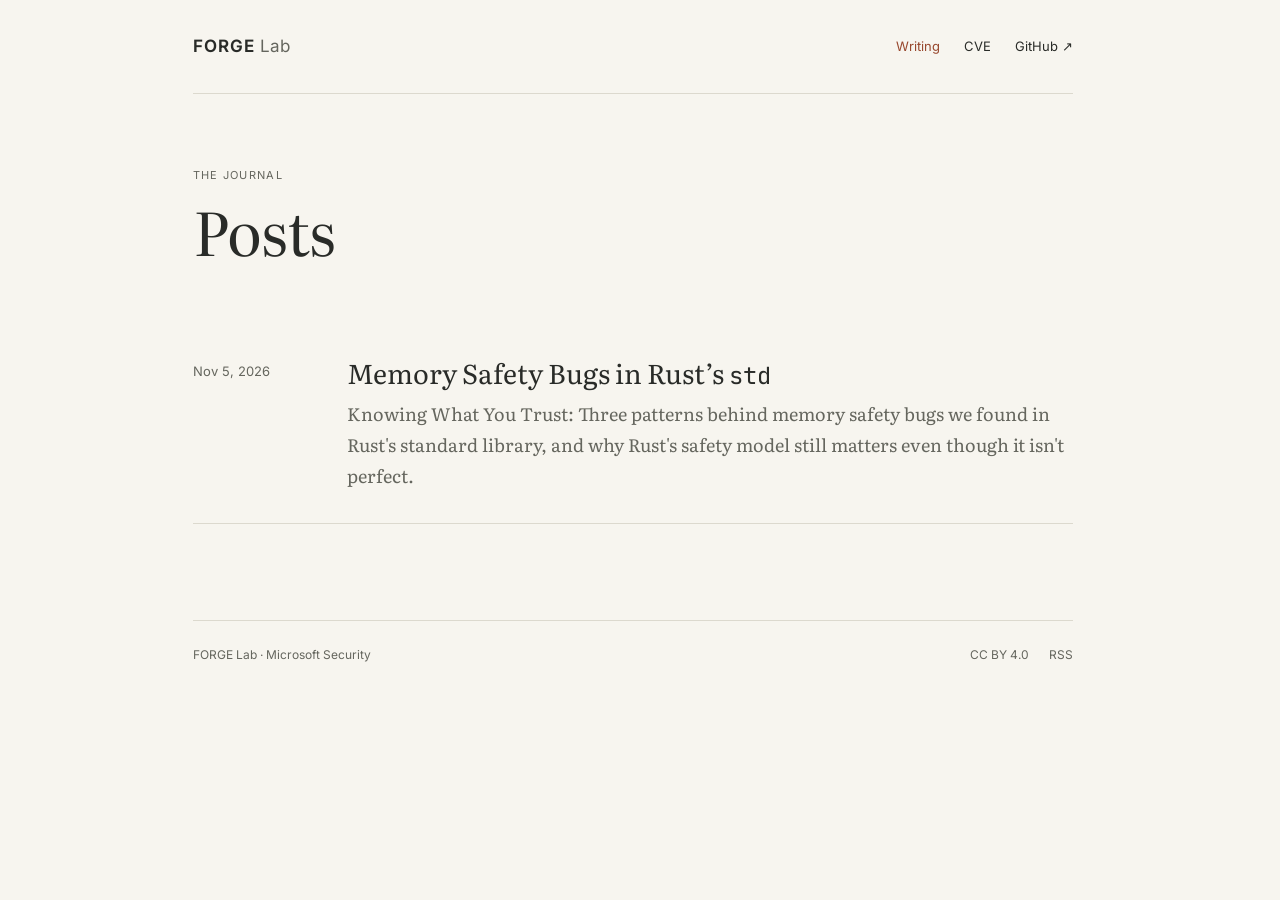
==== posts/index.html @ c4dc06ad "Publish Hugo blog" ====
<!doctype html><html lang=en-us><head><meta charset=utf-8><meta name=viewport content="width=device-width,initial-scale=1"><title>Posts · FORGE Lab</title><meta name=description content="Research notes from Microsoft's Frontier Offensive Research & Generative Exploitation Lab."><link rel=canonical href=https://forge-blog.github.io/posts/><link rel=alternate type=application/rss+xml title="FORGE Lab" href=https://forge-blog.github.io/index.xml><link rel=preload href=/fonts/literata-latin-opsz-normal.woff2 as=font type=font/woff2 crossorigin><link rel=stylesheet href=/css/main.min.133855bdc9a995652f1a53cb645a8c8bb16f726063dc8134429685e6f828b4ff.css integrity="sha256-EzhVvcmplWUvGlPLZFqMi7FvcmBj3IE0QpaF5vgotP8="></head><body><a class=skip-link href=#main>Skip to content</a><div class=site><header class=site-header><a class=wordmark href=/ aria-label="FORGE Lab home">FORGE<span> Lab</span></a><nav aria-label="Main navigation"><a href=/posts/ aria-current=page>Writing</a>
<a href=https://github.com/microsoft/forge-lab/blob/main/cve/cve.json aria-label="View CVE data on GitHub">CVE</a>
<a href=https://github.com/microsoft/forge-lab>GitHub <span aria-hidden=true>↗</span></a></nav></header><main id=main><header class=page-heading><p class=eyebrow>The journal</p><h1>Posts</h1></header><ul class=post-list><li><time datetime=2026-11-05>Nov 5, 2026</time><div><h2><a href=/posts/rust-std-memory-safety/>Memory Safety Bugs in Rust’s <code>std</code></a></h2><p>Knowing What You Trust: Three patterns behind memory safety bugs we found in Rust's standard library, and why Rust's safety model still matters even though it isn't perfect.</p></div></li></ul></main><footer class=site-footer><span>FORGE Lab <span aria-hidden=true>·</span> Microsoft Security</span><div><a href=https://github.com/microsoft/forge-lab/blob/main/LICENSE>CC BY 4.0</a>
<a href=/index.xml>RSS</a></div></footer></div></body></html>
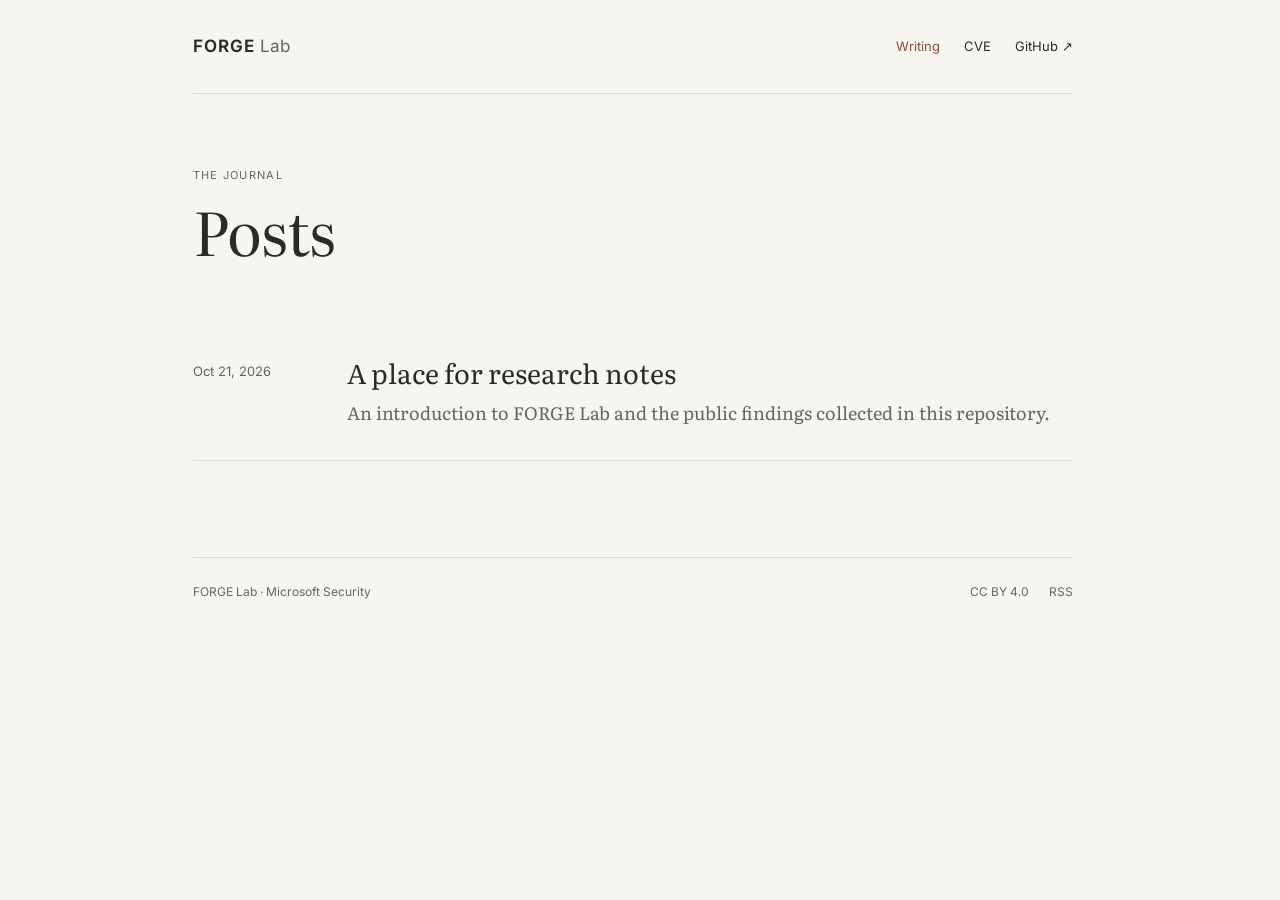
==== commit 3c4f9502: "Publish Hugo blog" ====
--- a/posts/index.html
+++ b/posts/index.html
@@ -1,4 +1,4 @@
-<!doctype html><html lang=en-us><head><meta charset=utf-8><meta name=viewport content="width=device-width,initial-scale=1"><title>Posts · FORGE Lab</title><meta name=description content="Research notes from Microsoft's Frontier Offensive Research & Generative Exploitation Lab."><link rel=canonical href=https://forge-blog.github.io/posts/><link rel=alternate type=application/rss+xml title="FORGE Lab" href=https://forge-blog.github.io/index.xml><link rel=preload href=/fonts/literata-latin-opsz-normal.woff2 as=font type=font/woff2 crossorigin><link rel=stylesheet href=/css/main.min.133855bdc9a995652f1a53cb645a8c8bb16f726063dc8134429685e6f828b4ff.css integrity="sha256-EzhVvcmplWUvGlPLZFqMi7FvcmBj3IE0QpaF5vgotP8="></head><body><a class=skip-link href=#main>Skip to content</a><div class=site><header class=site-header><a class=wordmark href=/ aria-label="FORGE Lab home">FORGE<span> Lab</span></a><nav aria-label="Main navigation"><a href=/posts/ aria-current=page>Writing</a>
+<!doctype html><html lang=en-us><head><meta charset=utf-8><meta name=viewport content="width=device-width,initial-scale=1"><title>Posts · FORGE Lab</title><meta name=description content="Research notes from Microsoft's Frontier Offensive Research & Generative Exploitation Lab."><link rel=canonical href=https://forge-blog.github.io/posts/><link rel=icon href=/favicon.ico sizes="16x16 32x32 48x48"><link rel=icon href=/favicon.svg type=image/svg+xml sizes=any><meta property="og:title" content="Posts"><meta property="og:description" content="Research notes from Microsoft's Frontier Offensive Research & Generative Exploitation Lab."><meta property="og:type" content="website"><meta property="og:url" content="https://forge-blog.github.io/posts/"><meta property="og:site_name" content="FORGE Lab"><meta property="og:image" content="https://forge-blog.github.io/images/forge.png"><meta property="og:image:type" content="image/png"><meta property="og:image:width" content="1200"><meta property="og:image:height" content="630"><meta property="og:image:alt" content="Colorful FORGE lettering beside an ink-and-wash painting of an artisan forging glowing metal."><meta name=twitter:card content="summary_large_image"><meta name=twitter:title content="Posts"><meta name=twitter:description content="Research notes from Microsoft's Frontier Offensive Research & Generative Exploitation Lab."><meta name=twitter:image content="https://forge-blog.github.io/images/forge.png"><meta name=twitter:image:alt content="Colorful FORGE lettering beside an ink-and-wash painting of an artisan forging glowing metal."><link rel=alternate type=application/rss+xml title="FORGE Lab" href=https://forge-blog.github.io/index.xml><link rel=preload href=/fonts/literata-latin-opsz-normal.woff2 as=font type=font/woff2 crossorigin><link rel=stylesheet href=/css/main.min.133855bdc9a995652f1a53cb645a8c8bb16f726063dc8134429685e6f828b4ff.css integrity="sha256-EzhVvcmplWUvGlPLZFqMi7FvcmBj3IE0QpaF5vgotP8="></head><body><a class=skip-link href=#main>Skip to content</a><div class=site><header class=site-header><a class=wordmark href=/ aria-label="FORGE Lab home">FORGE<span> Lab</span></a><nav aria-label="Main navigation"><a href=/posts/ aria-current=page>Writing</a>
 <a href=https://github.com/microsoft/forge-lab/blob/main/cve/cve.json aria-label="View CVE data on GitHub">CVE</a>
-<a href=https://github.com/microsoft/forge-lab>GitHub <span aria-hidden=true>↗</span></a></nav></header><main id=main><header class=page-heading><p class=eyebrow>The journal</p><h1>Posts</h1></header><ul class=post-list><li><time datetime=2026-11-05>Nov 5, 2026</time><div><h2><a href=/posts/rust-std-memory-safety/>Memory Safety Bugs in Rust’s <code>std</code></a></h2><p>Knowing What You Trust: Three patterns behind memory safety bugs we found in Rust's standard library, and why Rust's safety model still matters even though it isn't perfect.</p></div></li></ul></main><footer class=site-footer><span>FORGE Lab <span aria-hidden=true>·</span> Microsoft Security</span><div><a href=https://github.com/microsoft/forge-lab/blob/main/LICENSE>CC BY 4.0</a>
+<a href=https://github.com/microsoft/forge-lab>GitHub <span aria-hidden=true>↗</span></a></nav></header><main id=main><header class=page-heading><p class=eyebrow>The journal</p><h1>Posts</h1></header><ul class=post-list><li><time datetime=2026-10-21>Oct 21, 2026</time><div><h2><a href=/posts/welcome/>A place for research notes</a></h2><p>An introduction to FORGE Lab and the public findings collected in this repository.</p></div></li></ul></main><footer class=site-footer><span>FORGE Lab <span aria-hidden=true>·</span> Microsoft Security</span><div><a href=https://github.com/microsoft/forge-lab/blob/main/LICENSE>CC BY 4.0</a>
 <a href=/index.xml>RSS</a></div></footer></div></body></html>
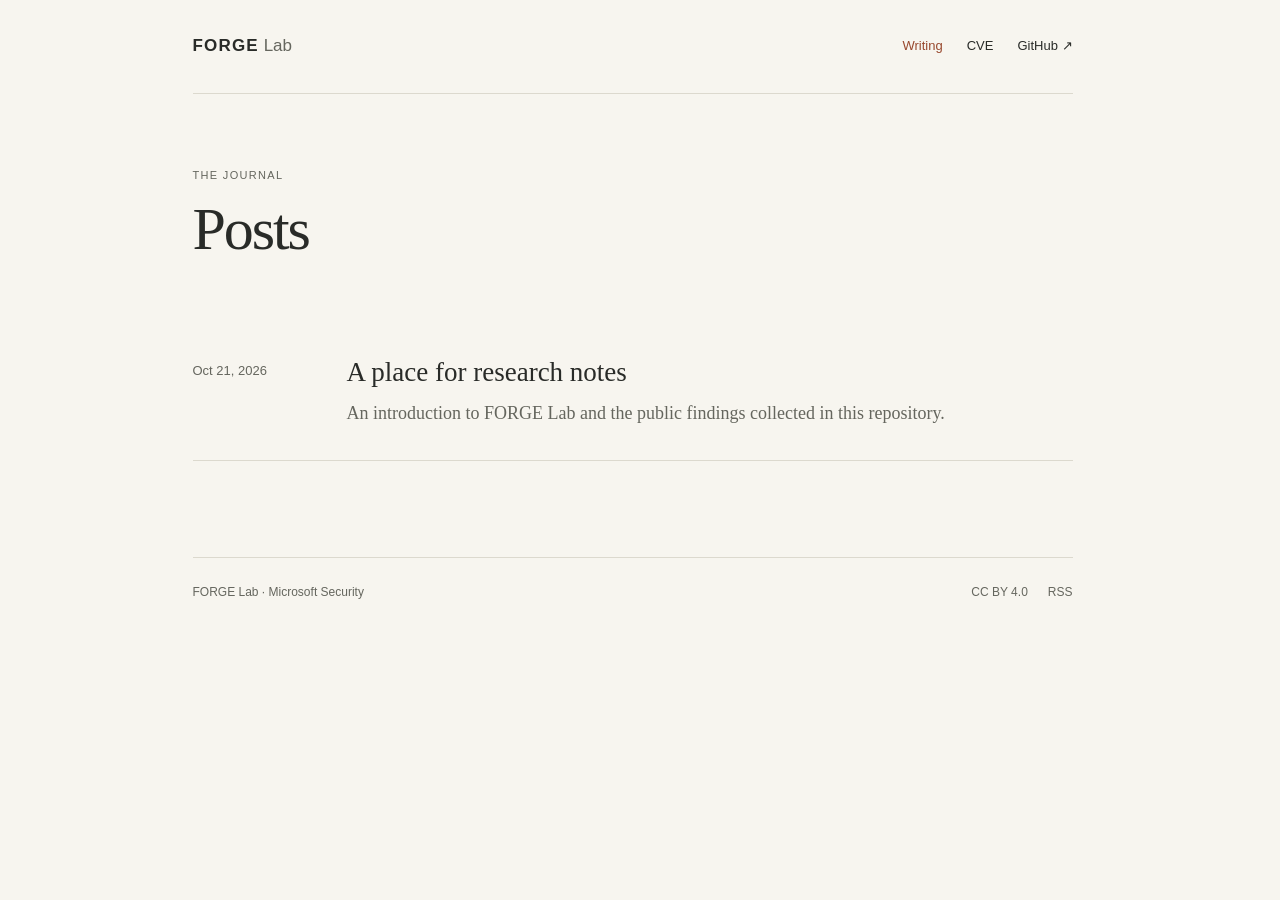
==== commit f381f4f7: "Publish Hugo blog" ====
--- a/posts/index.html
+++ b/posts/index.html
@@ -1,4 +1,4 @@
-<!doctype html><html lang=en-us><head><meta charset=utf-8><meta name=viewport content="width=device-width,initial-scale=1"><title>Posts · FORGE Lab</title><meta name=description content="Research notes from Microsoft's Frontier Offensive Research & Generative Exploitation Lab."><link rel=canonical href=https://forge-blog.github.io/posts/><link rel=icon href=/favicon.ico sizes="16x16 32x32 48x48"><link rel=icon href=/favicon.svg type=image/svg+xml sizes=any><meta property="og:title" content="Posts"><meta property="og:description" content="Research notes from Microsoft's Frontier Offensive Research & Generative Exploitation Lab."><meta property="og:type" content="website"><meta property="og:url" content="https://forge-blog.github.io/posts/"><meta property="og:site_name" content="FORGE Lab"><meta property="og:image" content="https://forge-blog.github.io/images/forge.png"><meta property="og:image:type" content="image/png"><meta property="og:image:width" content="1200"><meta property="og:image:height" content="630"><meta property="og:image:alt" content="Colorful FORGE lettering beside an ink-and-wash painting of an artisan forging glowing metal."><meta name=twitter:card content="summary_large_image"><meta name=twitter:title content="Posts"><meta name=twitter:description content="Research notes from Microsoft's Frontier Offensive Research & Generative Exploitation Lab."><meta name=twitter:image content="https://forge-blog.github.io/images/forge.png"><meta name=twitter:image:alt content="Colorful FORGE lettering beside an ink-and-wash painting of an artisan forging glowing metal."><link rel=alternate type=application/rss+xml title="FORGE Lab" href=https://forge-blog.github.io/index.xml><link rel=preload href=/fonts/literata-latin-opsz-normal.woff2 as=font type=font/woff2 crossorigin><link rel=stylesheet href=/css/main.min.133855bdc9a995652f1a53cb645a8c8bb16f726063dc8134429685e6f828b4ff.css integrity="sha256-EzhVvcmplWUvGlPLZFqMi7FvcmBj3IE0QpaF5vgotP8="></head><body><a class=skip-link href=#main>Skip to content</a><div class=site><header class=site-header><a class=wordmark href=/ aria-label="FORGE Lab home">FORGE<span> Lab</span></a><nav aria-label="Main navigation"><a href=/posts/ aria-current=page>Writing</a>
+<!doctype html><html lang=en-us><head><meta charset=utf-8><meta name=viewport content="width=device-width,initial-scale=1"><title>Posts · FORGE Lab</title><meta name=description content="Research notes from Microsoft's Frontier Offensive Research & Generative Exploitation Lab."><link rel=canonical href=https://forge-blog.github.io/posts/><link rel=alternate type=application/rss+xml title="FORGE Lab" href=https://forge-blog.github.io/index.xml><link rel=stylesheet href=/css/main.min.219016a015bd3dca916d922e9a66d3ca8cc1c7c65d5aaafb081655d4c695a2ee.css integrity="sha256-IZAWoBW9PcqRbZIummbTyozBx8ZdWqr7CBZV1MaVou4="></head><body><a class=skip-link href=#main>Skip to content</a><div class=site><header class=site-header><a class=wordmark href=/ aria-label="FORGE Lab home">FORGE<span> Lab</span></a><nav aria-label="Main navigation"><a href=/posts/ aria-current=page>Writing</a>
 <a href=https://github.com/microsoft/forge-lab/blob/main/cve/cve.json aria-label="View CVE data on GitHub">CVE</a>
 <a href=https://github.com/microsoft/forge-lab>GitHub <span aria-hidden=true>↗</span></a></nav></header><main id=main><header class=page-heading><p class=eyebrow>The journal</p><h1>Posts</h1></header><ul class=post-list><li><time datetime=2026-10-21>Oct 21, 2026</time><div><h2><a href=/posts/welcome/>A place for research notes</a></h2><p>An introduction to FORGE Lab and the public findings collected in this repository.</p></div></li></ul></main><footer class=site-footer><span>FORGE Lab <span aria-hidden=true>·</span> Microsoft Security</span><div><a href=https://github.com/microsoft/forge-lab/blob/main/LICENSE>CC BY 4.0</a>
 <a href=/index.xml>RSS</a></div></footer></div></body></html>
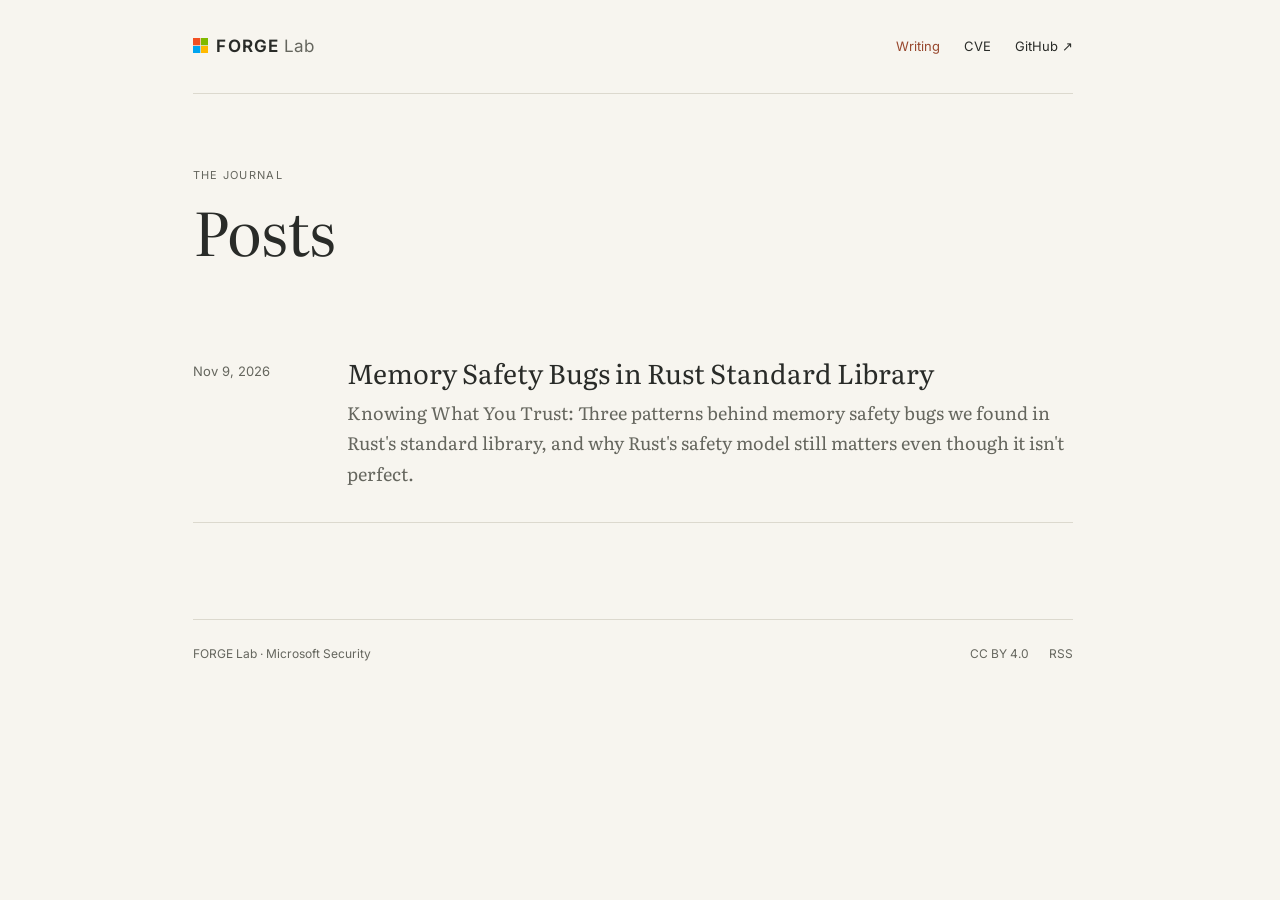
==== commit 06fff37f: "Publish Hugo blog" ====
--- a/posts/index.html
+++ b/posts/index.html
@@ -1,4 +1,5 @@
-<!doctype html><html lang=en-us><head><meta charset=utf-8><meta name=viewport content="width=device-width,initial-scale=1"><title>Posts · FORGE Lab</title><meta name=description content="Research notes from Microsoft's Frontier Offensive Research & Generative Exploitation Lab."><link rel=canonical href=https://forge-blog.github.io/posts/><link rel=alternate type=application/rss+xml title="FORGE Lab" href=https://forge-blog.github.io/index.xml><link rel=stylesheet href=/css/main.min.219016a015bd3dca916d922e9a66d3ca8cc1c7c65d5aaafb081655d4c695a2ee.css integrity="sha256-IZAWoBW9PcqRbZIummbTyozBx8ZdWqr7CBZV1MaVou4="></head><body><a class=skip-link href=#main>Skip to content</a><div class=site><header class=site-header><a class=wordmark href=/ aria-label="FORGE Lab home">FORGE<span> Lab</span></a><nav aria-label="Main navigation"><a href=/posts/ aria-current=page>Writing</a>
+<!doctype html><html lang=en-us><head><meta charset=utf-8><meta name=viewport content="width=device-width,initial-scale=1"><title>Posts · FORGE Lab</title><meta name=description content="Research notes from Microsoft's Frontier Offensive Research & Generative Exploitation Lab."><link rel=canonical href=https://forge-blog.github.io/posts/><link rel=icon href=/favicon.ico sizes="16x16 32x32 48x48"><link rel=icon href=/favicon.svg type=image/svg+xml sizes=any><meta property="og:title" content="Posts"><meta property="og:description" content="Research notes from Microsoft's Frontier Offensive Research & Generative Exploitation Lab."><meta property="og:type" content="website"><meta property="og:url" content="https://forge-blog.github.io/posts/"><meta property="og:site_name" content="FORGE Lab"><meta property="og:image" content="https://forge-blog.github.io/images/forge.png"><meta property="og:image:type" content="image/png"><meta property="og:image:width" content="1200"><meta property="og:image:height" content="630"><meta property="og:image:alt" content="Colorful FORGE lettering beside an ink-and-wash painting of an artisan forging glowing metal."><meta name=twitter:card content="summary_large_image"><meta name=twitter:title content="Posts"><meta name=twitter:description content="Research notes from Microsoft's Frontier Offensive Research & Generative Exploitation Lab."><meta name=twitter:image content="https://forge-blog.github.io/images/forge.png"><meta name=twitter:image:alt content="Colorful FORGE lettering beside an ink-and-wash painting of an artisan forging glowing metal."><link rel=alternate type=application/rss+xml title="FORGE Lab" href=https://forge-blog.github.io/index.xml><link rel=preload href=/fonts/literata-latin-opsz-normal.woff2 as=font type=font/woff2 crossorigin><link rel=stylesheet href=/css/main.min.6b3446ae4c02c73ff0435b36d918fc8d1e6ddf36005171779b54e2d062aebd97.css integrity="sha256-azRGrkwCxz/wQ1s22Rj8jR5t3zYAUXF3m1Ti0GKuvZc="></head><body><a class=skip-link href=#main>Skip to content</a><div class=site><header class=site-header><a class=wordmark href=/ aria-label="FORGE Lab home"><svg class="microsoft-logo" viewBox="0 0 23 23" width="23" height="23" aria-hidden="true" focusable="false"><path fill="#f25022" d="M0 0h11v11H0z"/><path fill="#7fba00" d="M12 0h11v11H12z"/><path fill="#00a4ef" d="M0 12h11v11H0z"/><path fill="#ffb900" d="M12 12h11v11H12z"/></svg>
+FORGE<span> Lab</span></a><nav aria-label="Main navigation"><a href=/posts/ aria-current=page>Writing</a>
 <a href=https://github.com/microsoft/forge-lab/blob/main/cve/cve.json aria-label="View CVE data on GitHub">CVE</a>
-<a href=https://github.com/microsoft/forge-lab>GitHub <span aria-hidden=true>↗</span></a></nav></header><main id=main><header class=page-heading><p class=eyebrow>The journal</p><h1>Posts</h1></header><ul class=post-list><li><time datetime=2026-10-21>Oct 21, 2026</time><div><h2><a href=/posts/welcome/>A place for research notes</a></h2><p>An introduction to FORGE Lab and the public findings collected in this repository.</p></div></li></ul></main><footer class=site-footer><span>FORGE Lab <span aria-hidden=true>·</span> Microsoft Security</span><div><a href=https://github.com/microsoft/forge-lab/blob/main/LICENSE>CC BY 4.0</a>
+<a href=https://github.com/microsoft/forge-lab>GitHub <span aria-hidden=true>↗</span></a></nav></header><main id=main><header class=page-heading><p class=eyebrow>The journal</p><h1>Posts</h1></header><ul class=post-list><li><time datetime=2026-11-09>Nov 9, 2026</time><div><h2><a href=/posts/rust-std-memory-safety/>Memory Safety Bugs in Rust Standard Library</a></h2><p>Knowing What You Trust: Three patterns behind memory safety bugs we found in Rust's standard library, and why Rust's safety model still matters even though it isn't perfect.</p></div></li></ul></main><footer class=site-footer><span>FORGE Lab <span aria-hidden=true>·</span> Microsoft Security</span><div><a href=https://github.com/microsoft/forge-lab/blob/main/LICENSE>CC BY 4.0</a>
 <a href=/index.xml>RSS</a></div></footer></div></body></html>
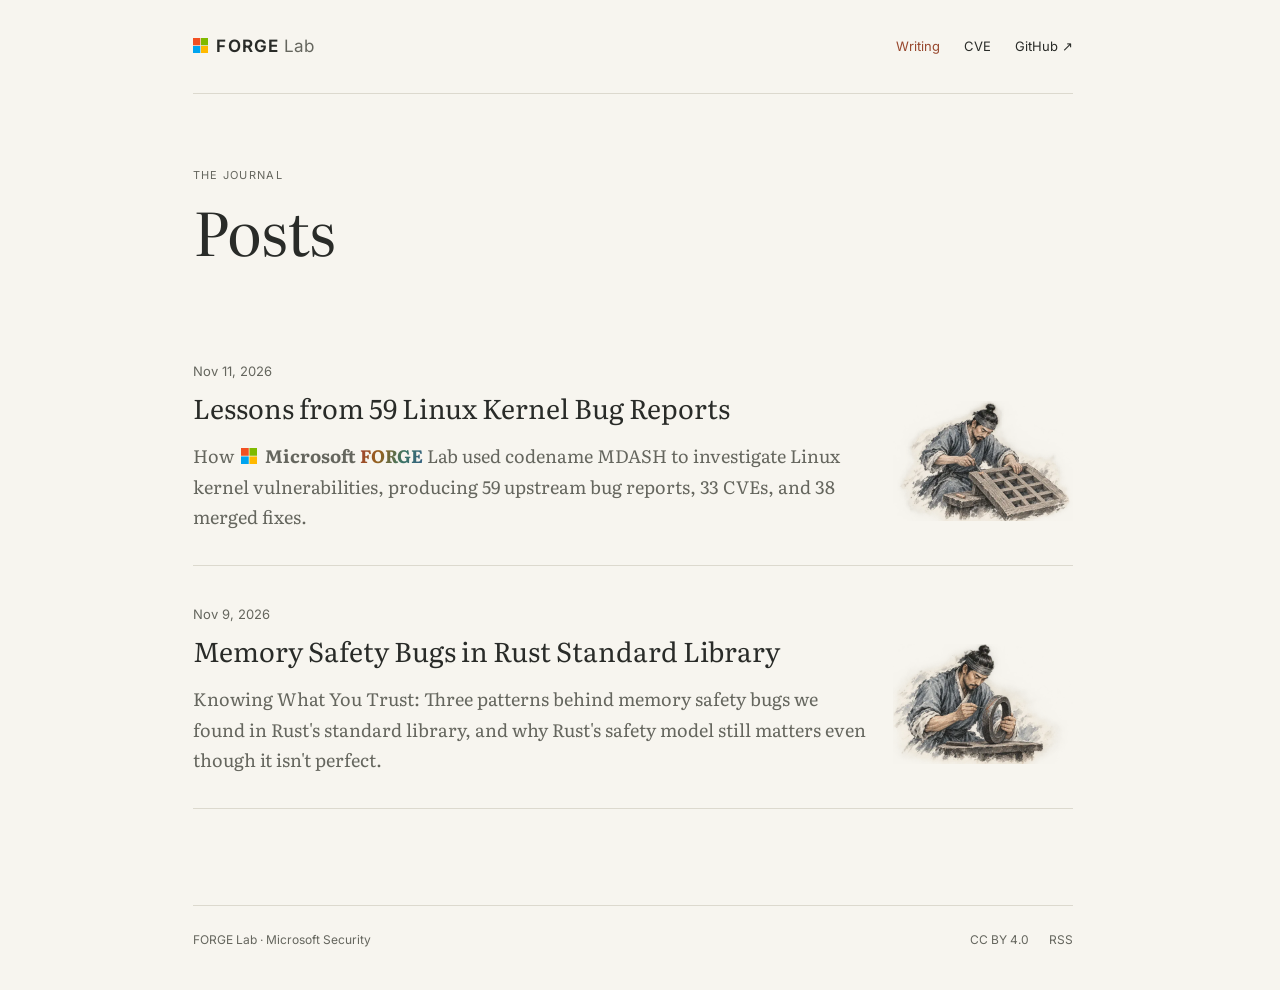
==== commit 9f6a7d30: "Publish Hugo blog" ====
--- a/posts/index.html
+++ b/posts/index.html
@@ -1,5 +1,12 @@
-<!doctype html><html lang=en-us><head><meta charset=utf-8><meta name=viewport content="width=device-width,initial-scale=1"><title>Posts · FORGE Lab</title><meta name=description content="Research notes from Microsoft's Frontier Offensive Research & Generative Exploitation Lab."><link rel=canonical href=https://forge-blog.github.io/posts/><link rel=icon href=/favicon.ico sizes="16x16 32x32 48x48"><link rel=icon href=/favicon.svg type=image/svg+xml sizes=any><meta property="og:title" content="Posts"><meta property="og:description" content="Research notes from Microsoft's Frontier Offensive Research & Generative Exploitation Lab."><meta property="og:type" content="website"><meta property="og:url" content="https://forge-blog.github.io/posts/"><meta property="og:site_name" content="FORGE Lab"><meta property="og:image" content="https://forge-blog.github.io/images/forge.png"><meta property="og:image:type" content="image/png"><meta property="og:image:width" content="1200"><meta property="og:image:height" content="630"><meta property="og:image:alt" content="Colorful FORGE lettering beside an ink-and-wash painting of an artisan forging glowing metal."><meta name=twitter:card content="summary_large_image"><meta name=twitter:title content="Posts"><meta name=twitter:description content="Research notes from Microsoft's Frontier Offensive Research & Generative Exploitation Lab."><meta name=twitter:image content="https://forge-blog.github.io/images/forge.png"><meta name=twitter:image:alt content="Colorful FORGE lettering beside an ink-and-wash painting of an artisan forging glowing metal."><link rel=alternate type=application/rss+xml title="FORGE Lab" href=https://forge-blog.github.io/index.xml><link rel=preload href=/fonts/literata-latin-opsz-normal.woff2 as=font type=font/woff2 crossorigin><link rel=stylesheet href=/css/main.min.6b3446ae4c02c73ff0435b36d918fc8d1e6ddf36005171779b54e2d062aebd97.css integrity="sha256-azRGrkwCxz/wQ1s22Rj8jR5t3zYAUXF3m1Ti0GKuvZc="></head><body><a class=skip-link href=#main>Skip to content</a><div class=site><header class=site-header><a class=wordmark href=/ aria-label="FORGE Lab home"><svg class="microsoft-logo" viewBox="0 0 23 23" width="23" height="23" aria-hidden="true" focusable="false"><path fill="#f25022" d="M0 0h11v11H0z"/><path fill="#7fba00" d="M12 0h11v11H12z"/><path fill="#00a4ef" d="M0 12h11v11H0z"/><path fill="#ffb900" d="M12 12h11v11H12z"/></svg>
+<!doctype html><html lang=en-us><head><meta charset=utf-8><meta name=viewport content="width=device-width,initial-scale=1"><title>Posts · FORGE Lab</title><meta name=description content="Research notes from Microsoft's Frontier Offensive Research & Generative Exploitation Lab."><link rel=canonical href=https://forge-blog.github.io/posts/><link rel=icon href=/favicon.ico sizes="16x16 32x32 48x48"><link rel=icon href=/favicon.svg type=image/svg+xml sizes=any><meta property="og:title" content="Posts"><meta property="og:description" content="Research notes from Microsoft's Frontier Offensive Research & Generative Exploitation Lab."><meta property="og:type" content="website"><meta property="og:url" content="https://forge-blog.github.io/posts/"><meta property="og:site_name" content="FORGE Lab"><meta property="og:image" content="https://forge-blog.github.io/images/forge.png"><meta property="og:image:type" content="image/png"><meta property="og:image:width" content="1200"><meta property="og:image:height" content="630"><meta property="og:image:alt" content="Colorful FORGE lettering beside an ink-and-wash painting of an artisan forging glowing metal."><meta name=twitter:card content="summary_large_image"><meta name=twitter:title content="Posts"><meta name=twitter:description content="Research notes from Microsoft's Frontier Offensive Research & Generative Exploitation Lab."><meta name=twitter:image content="https://forge-blog.github.io/images/forge.png"><meta name=twitter:image:alt content="Colorful FORGE lettering beside an ink-and-wash painting of an artisan forging glowing metal."><link rel=alternate type=application/rss+xml title="FORGE Lab" href=https://forge-blog.github.io/index.xml><link rel=preload href=/fonts/literata-latin-opsz-normal.woff2 as=font type=font/woff2 crossorigin><link rel=stylesheet href=/css/main.min.e719fcb270c8fbf387863246123ef728acc0dc178778e21fab99704d76f88182.css integrity="sha256-5xn8snDI+/OHhjJGEj73KKzA3BeHeOIfq5lwTXb4gYI="><link rel=stylesheet href=/css/kernel-repair.min.3d668aff658b293c5433eab303018c42f263a13c04084dae74c11f787a727983.css integrity="sha256-PWaK/2WLKTxUM+qzAwGMQvJjoTwECE2udMEfeHpyeYM="><script src=/js/kernel-repair.min.9f8e1c90fe428d849dd227772a40415563a00f72d8f74ee1f01f49570325fb59.js integrity="sha256-n44ckP5CjYSd0id3KkBBVWOgD3LY907h8B9JVwMl+1k=" defer></script><link rel=stylesheet href=/css/rust-inspection.min.52be5f4dbda0aba589d50b1db0c36067a0fbeb9fa79854824b826a0862fcd4f9.css integrity="sha256-Ur5fTb2gq6WJ1QsdsMNgZ6D765+nmFSCS4JqCGL81Pk="><script src=/js/rust-inspection.min.261faf107c1bbbbe590e1b9ef58df5e51eb5a11448c0eea852de6cd04f73e8d8.js integrity="sha256-Jh+vEHwbu75ZDhue9Y315R61oRRIwO6oUt5s0E9z6Ng=" defer></script></head><body><a class=skip-link href=#main>Skip to content</a><div class=site><header class=site-header><a class=wordmark href=/ aria-label="FORGE Lab home"><svg class="microsoft-logo" viewBox="0 0 23 23" width="23" height="23" aria-hidden="true" focusable="false"><path fill="#f25022" d="M0 0h11v11H0z"/><path fill="#7fba00" d="M12 0h11v11H12z"/><path fill="#00a4ef" d="M0 12h11v11H0z"/><path fill="#ffb900" d="M12 12h11v11H12z"/></svg>
 FORGE<span> Lab</span></a><nav aria-label="Main navigation"><a href=/posts/ aria-current=page>Writing</a>
 <a href=https://github.com/microsoft/forge-lab/blob/main/cve/cve.json aria-label="View CVE data on GitHub">CVE</a>
-<a href=https://github.com/microsoft/forge-lab>GitHub <span aria-hidden=true>↗</span></a></nav></header><main id=main><header class=page-heading><p class=eyebrow>The journal</p><h1>Posts</h1></header><ul class=post-list><li><time datetime=2026-11-09>Nov 9, 2026</time><div><h2><a href=/posts/rust-std-memory-safety/>Memory Safety Bugs in Rust Standard Library</a></h2><p>Knowing What You Trust: Three patterns behind memory safety bugs we found in Rust's standard library, and why Rust's safety model still matters even though it isn't perfect.</p></div></li></ul></main><footer class=site-footer><span>FORGE Lab <span aria-hidden=true>·</span> Microsoft Security</span><div><a href=https://github.com/microsoft/forge-lab/blob/main/LICENSE>CC BY 4.0</a>
-<a href=/index.xml>RSS</a></div></footer></div></body></html>+<a href=https://github.com/microsoft/forge-lab>GitHub <span aria-hidden=true>↗</span></a></nav></header><main id=main><header class=page-heading><p class=eyebrow>The journal</p><h1>Posts</h1></header><ul class=post-list><li class=post-list-with-artwork><time datetime=2026-11-11>Nov 11, 2026</time><div class=post-list-copy><h2><a href=/posts/linux-kernel-3-month-lookback/>Lessons from 59 Linux Kernel Bug Reports</a></h2><p>How Microsoft FORGE Lab used codename MDASH to investigate Linux kernel vulnerabilities, producing 59 upstream bug reports, 33 CVEs, and 38 merged fixes.</p></div><figure class="post-list-artwork kernel-repair" data-kernel-repair><img class=kernel-repair-still src=/posts/linux-kernel-3-month-lookback/cover_hu_2459c232857c3bb6.webp width=540 height=360 alt draggable=false decoding=async loading=lazy><div class=kernel-repair-layers aria-hidden=true><img class=kernel-repair-base src=/posts/linux-kernel-3-month-lookback/cover-base_hu_1252ff5970304031.webp width=540 height=360 alt draggable=false decoding=async loading=lazy>
+<img class=kernel-repair-head src=/posts/linux-kernel-3-month-lookback/cover-head_hu_b2452113d86fea40.webp width=540 height=360 alt draggable=false decoding=async loading=lazy>
+<img class=kernel-repair-forearm src=/posts/linux-kernel-3-month-lookback/cover-forearm_hu_60d4a46363811992.webp width=540 height=360 alt draggable=false decoding=async loading=lazy>
+<img class=kernel-repair-hand src=/posts/linux-kernel-3-month-lookback/cover-hand_hu_f3bf9f7e2ecdd96f.webp width=540 height=360 alt draggable=false decoding=async loading=lazy></div></figure></li><li class=post-list-with-artwork><time datetime=2026-11-09>Nov 9, 2026</time><div class=post-list-copy><h2><a href=/posts/rust-std-memory-safety/>Memory Safety Bugs in Rust Standard Library</a></h2><p>Knowing What You Trust: Three patterns behind memory safety bugs we found in Rust's standard library, and why Rust's safety model still matters even though it isn't perfect.</p></div><figure class="post-list-artwork rust-inspection" data-rust-inspection><img class=rust-inspection-still src=/posts/rust-std-memory-safety/cover_hu_77579b69a7dfb32b.webp width=540 height=360 alt draggable=false decoding=async loading=lazy><div class=rust-inspection-layers aria-hidden=true><img class=rust-inspection-base src=/posts/rust-std-memory-safety/cover-base_hu_55de698c455647ba.webp width=540 height=360 alt draggable=false decoding=async loading=lazy>
+<svg class="rust-inspection-crack" viewBox="0 0 1536 1024" width="1536" height="1024" aria-hidden="true" focusable="false"><path data-crack-path="" d="M803 553l4-6 8-8 8-9 5-2 7-8 1-5 4-1 5-7 5-6 3-6 4-2 3-5 4-6 6-4 5-4 4-4 4-4" fill="none"/></svg>
+<img class=rust-inspection-head src=/posts/rust-std-memory-safety/cover-head_hu_b98a97b07714221f.webp width=540 height=360 alt draggable=false decoding=async loading=lazy>
+<img class=rust-inspection-hand src=/posts/rust-std-memory-safety/cover-hand_hu_78991e0dbec77b5e.webp width=540 height=360 alt draggable=false decoding=async loading=lazy></div></figure></li></ul></main><footer class=site-footer><span>FORGE Lab <span aria-hidden=true>·</span> Microsoft Security</span><div><a href=https://github.com/microsoft/forge-lab/blob/main/LICENSE>CC BY 4.0</a>
+<a href=/index.xml>RSS</a></div></footer></div><template id=microsoft-logo-template><svg class="microsoft-logo" viewBox="0 0 23 23" width="23" height="23" aria-hidden="true" focusable="false"><path fill="#f25022" d="M0 0h11v11H0z"/><path fill="#7fba00" d="M12 0h11v11H12z"/><path fill="#00a4ef" d="M0 12h11v11H0z"/><path fill="#ffb900" d="M12 12h11v11H12z"/></svg>
+</template><script src=/js/brand-wordmarks.min.75b2ff0bb11dea33e736ba76fb86dfceb06dd72eebec67faed4c25536d3dc68c.js integrity="sha256-dbL/C7Ed6jPnNrp2+4bfzrBt1y7r7Gf67UwlU209xow=" defer></script></body></html>
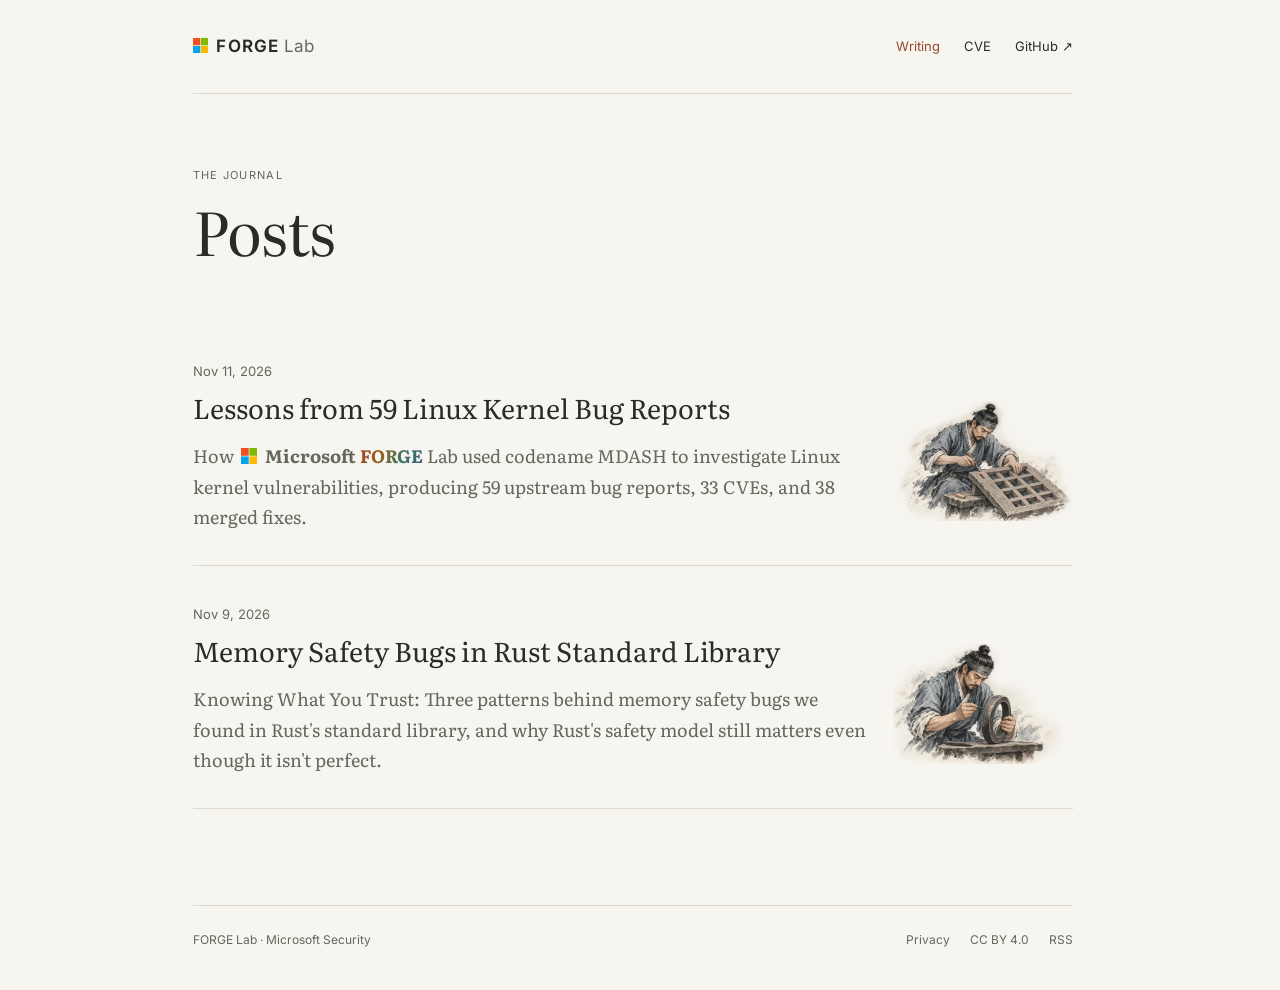
==== commit 28bc1e12: "Publish Hugo blog" ====
--- a/posts/index.html
+++ b/posts/index.html
@@ -7,6 +7,7 @@
 <img class=kernel-repair-hand src=/posts/linux-kernel-3-month-lookback/cover-hand_hu_f3bf9f7e2ecdd96f.webp width=540 height=360 alt draggable=false decoding=async loading=lazy></div></figure></li><li class=post-list-with-artwork><time datetime=2026-11-09>Nov 9, 2026</time><div class=post-list-copy><h2><a href=/posts/rust-std-memory-safety/>Memory Safety Bugs in Rust Standard Library</a></h2><p>Knowing What You Trust: Three patterns behind memory safety bugs we found in Rust's standard library, and why Rust's safety model still matters even though it isn't perfect.</p></div><figure class="post-list-artwork rust-inspection" data-rust-inspection><img class=rust-inspection-still src=/posts/rust-std-memory-safety/cover_hu_77579b69a7dfb32b.webp width=540 height=360 alt draggable=false decoding=async loading=lazy><div class=rust-inspection-layers aria-hidden=true><img class=rust-inspection-base src=/posts/rust-std-memory-safety/cover-base_hu_55de698c455647ba.webp width=540 height=360 alt draggable=false decoding=async loading=lazy>
 <svg class="rust-inspection-crack" viewBox="0 0 1536 1024" width="1536" height="1024" aria-hidden="true" focusable="false"><path data-crack-path="" d="M803 553l4-6 8-8 8-9 5-2 7-8 1-5 4-1 5-7 5-6 3-6 4-2 3-5 4-6 6-4 5-4 4-4 4-4" fill="none"/></svg>
 <img class=rust-inspection-head src=/posts/rust-std-memory-safety/cover-head_hu_b98a97b07714221f.webp width=540 height=360 alt draggable=false decoding=async loading=lazy>
-<img class=rust-inspection-hand src=/posts/rust-std-memory-safety/cover-hand_hu_78991e0dbec77b5e.webp width=540 height=360 alt draggable=false decoding=async loading=lazy></div></figure></li></ul></main><footer class=site-footer><span>FORGE Lab <span aria-hidden=true>·</span> Microsoft Security</span><div><a href=https://github.com/microsoft/forge-lab/blob/main/LICENSE>CC BY 4.0</a>
+<img class=rust-inspection-hand src=/posts/rust-std-memory-safety/cover-hand_hu_78991e0dbec77b5e.webp width=540 height=360 alt draggable=false decoding=async loading=lazy></div></figure></li></ul></main><footer class=site-footer><span>FORGE Lab <span aria-hidden=true>·</span> Microsoft Security</span><div><a href=/privacy/>Privacy</a>
+<a href=https://github.com/microsoft/forge-lab/blob/main/LICENSE>CC BY 4.0</a>
 <a href=/index.xml>RSS</a></div></footer></div><template id=microsoft-logo-template><svg class="microsoft-logo" viewBox="0 0 23 23" width="23" height="23" aria-hidden="true" focusable="false"><path fill="#f25022" d="M0 0h11v11H0z"/><path fill="#7fba00" d="M12 0h11v11H12z"/><path fill="#00a4ef" d="M0 12h11v11H0z"/><path fill="#ffb900" d="M12 12h11v11H12z"/></svg>
-</template><script src=/js/brand-wordmarks.min.75b2ff0bb11dea33e736ba76fb86dfceb06dd72eebec67faed4c25536d3dc68c.js integrity="sha256-dbL/C7Ed6jPnNrp2+4bfzrBt1y7r7Gf67UwlU209xow=" defer></script></body></html>+</template><script src=/js/brand-wordmarks.min.75b2ff0bb11dea33e736ba76fb86dfceb06dd72eebec67faed4c25536d3dc68c.js integrity="sha256-dbL/C7Ed6jPnNrp2+4bfzrBt1y7r7Gf67UwlU209xow=" defer></script><script src=/js/analytics.min.d0badc1179852b00f7a3026708a9bb086a32f58746ddc23c8bfd94de5e7a16bd.js integrity="sha256-0LrcEXmFKwD3owJnCKm7CGoy9YdG3cI8i/2U3l56Fr0=" data-instrumentation-key=5449b696-c544-491e-ae84-81ae961c78bf data-ingestion-endpoint=https://eastus-8.in.applicationinsights.azure.com/ data-site-url=https://forge-blog.github.io/ data-page-url=https://forge-blog.github.io/posts/ defer></script></body></html>
